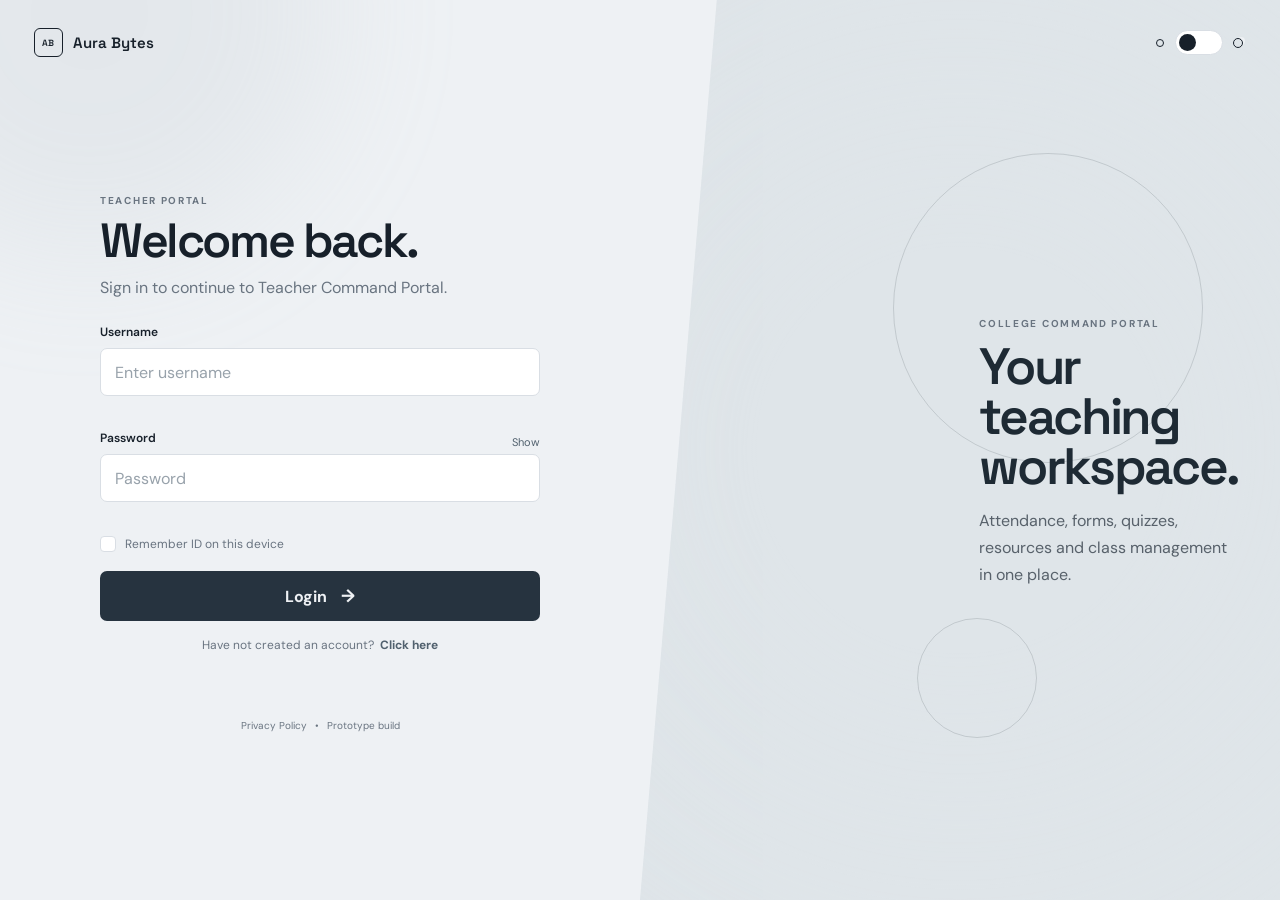
==== temp_signinup/index1.html @ 7ca5d051 "Add project files" ====
<!DOCTYPE html>
<html lang="en">
<head>
  <meta charset="UTF-8" />
  <meta name="viewport" content="width=device-width, initial-scale=1.0" />
  <meta name="theme-color" content="#f4f6f8" />
  <title>Aura Bytes Command Portal</title>
  <link rel="preconnect" href="https://fonts.googleapis.com">
  <link rel="preconnect" href="https://fonts.gstatic.com" crossorigin>
  <link href="https://fonts.googleapis.com/css2?family=DM+Sans:wght@400;500;600;700&family=Space+Grotesk:wght@500;600;700&display=swap" rel="stylesheet">
  <link rel="stylesheet" href="style.css" />
</head>
<body>
  <main class="app-shell" id="appShell">
    <!-- Dashboard exists underneath the login scene so the plane transition has somewhere real to land. -->
    <section class="dashboard" id="dashboard" aria-hidden="true">
      <header class="dash-header">
        <div>
          <span class="eyebrow">AURA BYTES</span>
          <h1>Command Portal</h1>
        </div>
        <button class="dash-logout" id="dashboardLogout">Sign out</button>
      </header>

      <div class="dash-grid">
        <article class="dash-card dash-card-wide">
          <span class="card-label">OVERVIEW</span>
          <h2>Academic workspace</h2>
          <p>The real student or faculty dashboard will replace this preview after backend integration.</p>
        </article>
        <article class="dash-card">
          <span class="card-label">TODAY</span>
          <strong>Timetable</strong>
          <p>Classes, batches and current sessions.</p>
        </article>
        <article class="dash-card">
          <span class="card-label">ATTENDANCE</span>
          <strong>Class record</strong>
          <p>Attendance information will appear here.</p>
        </article>
        <article class="dash-card">
          <span class="card-label">RESOURCES</span>
          <strong>Study hub</strong>
          <p>Syllabus, IMPs, papers, notes and labs.</p>
        </article>
      </div>
    </section>

    <section class="login-scene" id="loginScene">
      <div class="ambient ambient-one"></div>
      <div class="ambient ambient-two"></div>

      <div class="brand-corner">
        <span class="brand-mark">AB</span>
        <span>Aura Bytes</span>
      </div>

      <button class="theme-toggle" id="themeToggle" type="button" aria-label="Switch between day and night mode" aria-pressed="false">
        <span class="theme-icon sun" aria-hidden="true"></span>
        <span class="theme-track"><span class="theme-knob"></span></span>
        <span class="theme-icon moon" aria-hidden="true"></span>
      </button>

      <!-- The moving panel is a separate visual layer. -->
      <div class="motion-panel" id="motionPanel">
        <div class="panel-lines" aria-hidden="true"></div>
        <div class="orb orb-a" aria-hidden="true"></div>
        <div class="orb orb-b" aria-hidden="true"></div>

        <div class="motion-copy">
          <span class="eyebrow">COLLEGE COMMAND PORTAL</span>
          <h2 id="panelTitle">Your academic workspace.</h2>
          <p id="panelText">One place for the everyday tools around your college life.</p>
        </div>
      </div>

      <div class="form-layer">
        <div class="form-panel" id="formPanel">
          <div class="form-heading">
            <span class="eyebrow" id="formEyebrow">TEACHER PORTAL</span>
            <h1 id="formTitle">Welcome back.</h1>
            <p id="formSubtitle">Sign in to continue to Teacher Command Portal.</p>
          </div>

          <form id="authForm" novalidate>
            <!-- COLLEGE (Create Mode) -->
            <div class="field create-field">
              <label for="college">College Name <small class="req">REQUIRED</small></label>
              <select id="college" name="college" class="select-input">
                <option value="" disabled selected>Select your college</option>
                <option value="college1">R.C. Technical Institute</option>
              </select>
              <span class="field-error" id="collegeError"></span>
            </div>

            <!-- DEPARTMENT (Create Mode) -->
            <div class="field create-field">
              <label for="department">Department <small class="req">REQUIRED</small></label>
              <select id="department" name="department" class="select-input">
                <option value="" disabled selected>Select department</option>
                <option value="computer">Computer Engineering</option>
                <option value="it">Information Technology</option>
                <option value="mechanical">Mechanical Engineering</option>
                <option value="civil">Civil Engineering</option>
                <option value="electrical">Electrical Engineering</option>
              </select>
              <span class="field-error" id="departmentError"></span>
            </div>

            <!-- FULL NAME (Create Mode) -->
            <div class="field create-field">
              <label for="name">Full Name <small class="req">REQUIRED</small></label>
              <input id="name" name="name" type="text" autocomplete="name" placeholder="Enter your full name" />
              <span class="field-error" id="nameError"></span>
            </div>

            <!-- USERNAME / ID -->
            <div class="field">
              <label for="userId" id="idLabel">Username</label>
              <input id="userId" name="userId" type="text" inputmode="text" autocomplete="username"
                     placeholder="Enter username" maxlength="32" required />
              <span class="field-error" id="idError"></span>
            </div>

            <!-- PASSWORD -->
            <div class="field">
              <div class="label-row">
                <label for="password" id="passwordLabel">Password</label>
                <button type="button" class="text-button" id="passwordToggle">Show</button>
              </div>
              <input id="password" name="password" type="password" autocomplete="current-password"
                     placeholder="Password" maxlength="72" required />
              <span class="field-error" id="passwordError"></span>
            </div>

            <!-- CONFIRM PASSWORD (Create Mode) -->
            <div class="field create-field">
              <div class="label-row">
                <label for="confirmPassword">Confirm Password <small class="req">REQUIRED</small></label>
                <button type="button" class="text-button" id="confirmPasswordToggle">Show</button>
              </div>
              <input id="confirmPassword" name="confirmPassword" type="password" autocomplete="new-password"
                     placeholder="Confirm your password" maxlength="72" />
              <span class="field-error" id="confirmPasswordError"></span>
            </div>

            <!-- CLASS COORDINATOR (Create Mode) -->
            <div class="field create-field coordinator-field" id="coordinatorContainer">
              <label class="coordinator-option" id="coordinatorLabel">
                <input type="checkbox" id="isCoordinator" />
                <span class="checkmark" aria-hidden="true"></span>
                <span>
                  <strong>Are you a Class Coordinator?</strong>
                  <small class="coordinator-note">Select this if you manage a class</small>
                </span>
              </label>
            </div>

            <!-- BATCH YEAR (Create Mode, conditional) -->
            <div id="batchYearContainer" class="field create-field conditional-field" style="display: none;">
              <div class="batch-years">
                <div>
                  <label for="batchStartYear">Starting Year <small class="req">REQUIRED</small></label>
                  <select id="batchStartYear" class="select-input">
                    <option value="" disabled selected>Select year</option>
                  </select>
                </div>
                <div>
                  <label for="batchEndYear">Next Year</label>
                  <input type="text" id="batchEndYear" placeholder="Auto-filled" readonly />
                </div>
              </div>
              <span class="field-error" id="batchYearError"></span>
            </div>

            <!-- REMEMBER ME -->
            <label class="remember">
              <input id="remember" name="remember" type="checkbox" />
              <span class="checkmark" aria-hidden="true"></span>
              <span>Remember ID on this device</span>
            </label>

            <button class="primary-button" id="submitButton" type="submit">
              <span id="submitText">Login</span>
              <span class="button-arrow" aria-hidden="true">→</span>
            </button>

            <p class="auth-switch">
              <span id="switchPrompt">Have not created an account?</span>
              <button type="button" class="link-button" id="switchMode">Click here</button>
            </p>
          </form>

          <p class="status-message" id="statusMessage" role="status" aria-live="polite"></p>

          <footer class="minimal-footer">
            <a href="#" id="privacyLink">Privacy Policy</a>
            <span>•</span>
            <span>Prototype build</span>
          </footer>
        </div>
      </div>

      <div class="plane" id="paperPlane" aria-hidden="true">
        <svg viewBox="0 0 320 220" role="presentation">
          <path class="plane-shadow" d="M27 190 294 35 181 206 137 135Z"></path>
          <path class="plane-body" d="M27 190 294 35 181 206 137 135Z"></path>
          <path class="plane-fold" d="M27 190 137 135 294 35 181 206Z"></path>
          <path class="plane-detail" d="M137 135 181 206 167 126Z"></path>
        </svg>
      </div>

      <div class="toast" id="toast" role="status" aria-live="polite"></div>
    </section>
  </main>

  <script src="script.js"></script>
</body>
</html>
---- temp_signinup/style.css ----
:root {
  --bg: #eef1f4;
  --surface: rgba(255,255,255,.84);
  --surface-solid: #ffffff;
  --ink: #17202a;
  --muted: #697480;
  --line: #d9dee4;
  --accent: #26333f;
  --accent-2: #51616e;
  --panel: #dfe5e9;
  --panel-ink: #1e2a34;
  --success: #2d624a;
  --danger: #9b4040;
  --shadow: 0 28px 80px rgba(24,35,45,.13);
  --ease: cubic-bezier(.22,.75,.2,1);
}

body.night {
  --bg: #0f1419;
  --surface: rgba(24,31,38,.9);
  --surface-solid: #171e25;
  --ink: #bec6ce;
  --muted: #9aa6b1;
  --line: #303b45;
  --accent: #edf1f4;
  --accent-2: #b4c0c9;
  --panel: #19232c;
  --panel-ink: #f1f4f6;
  --success: #7bc29f;
  --danger: #e08b8b;
  --shadow: 0 30px 90px rgba(0,0,0,.38);
}

* { box-sizing: border-box; }

html, body { min-height: 100%; }

body {
  margin: 0;
  font-family: "DM Sans", system-ui, sans-serif;
  background: var(--bg);
  color: var(--ink);
  transition: background .55s var(--ease), color .55s var(--ease);
}

button, input { font: inherit; }

button { color: inherit; }

.app-shell {
  min-height: 100svh;
  position: relative;
  overflow: hidden;
  background: var(--bg);
}

/* ---------------- Dashboard beneath the login scene ---------------- */

.dashboard {
  position: absolute;
  inset: 0;
  padding: clamp(24px, 5vw, 72px);
  opacity: 0;
  transform: scale(1.015);
  pointer-events: none;
  transition: opacity .55s ease, transform .8s var(--ease);
  background:
    linear-gradient(var(--line) 1px, transparent 1px),
    linear-gradient(90deg, var(--line) 1px, transparent 1px),
    var(--bg);
  background-size: 44px 44px;
}

.dashboard.visible {
  opacity: 1;
  transform: scale(1);
  pointer-events: auto;
}

.dash-header {
  display: flex;
  align-items: center;
  justify-content: space-between;
  gap: 24px;
  max-width: 1180px;
  margin: 0 auto 36px;
}

.dash-header h1 {
  margin: 4px 0 0;
  font: 600 clamp(28px, 4vw, 48px)/1.05 "Space Grotesk", sans-serif;
  letter-spacing: -.04em;
}

.dash-logout {
  border: 1px solid var(--line);
  background: var(--surface-solid);
  padding: 10px 15px;
  border-radius: 7px;
  cursor: pointer;
}

.dash-grid {
  max-width: 1180px;
  margin: auto;
  display: grid;
  grid-template-columns: repeat(3, 1fr);
  gap: 14px;
}

.dash-card {
  min-height: 180px;
  padding: 24px;
  border: 1px solid var(--line);
  background: var(--surface-solid);
  border-radius: 10px;
  box-shadow: 0 10px 35px rgba(20,30,40,.05);
}

.dash-card-wide { grid-column: span 3; min-height: 220px; }

.dash-card h2 {
  font: 600 34px/1.05 "Space Grotesk", sans-serif;
  margin: 12px 0;
}

.dash-card strong {
  display: block;
  margin: 12px 0 8px;
  font: 600 21px "Space Grotesk", sans-serif;
}

.dash-card p { color: var(--muted); line-height: 1.6; max-width: 620px; }

.card-label, .eyebrow {
  display: inline-block;
  font-size: 10px;
  font-weight: 700;
  letter-spacing: .17em;
  color: var(--muted);
}

/* ---------------- Login scene ---------------- */

.login-scene {
  position: absolute;
  inset: 0;
  z-index: 5;
  overflow: hidden;
  background:
    radial-gradient(circle at 10% 12%, rgba(101, 93, 93, 0), transparent 28%),
    var(--bg);
  transition: transform .9s var(--ease), opacity .55s ease;
}

.login-scene.completed {
  opacity: 0;
  transform: scale(.94);
  pointer-events: none;
}

.brand-corner {
  position: absolute;
  top: 28px;
  left: 34px;
  z-index: 20;
  display: flex;
  align-items: center;
  gap: 10px;
  font: 600 15px "Space Grotesk", sans-serif;
}

.brand-mark {
  width: 29px;
  height: 29px;
  display: grid;
  place-items: center;
  border: 1px solid currentColor;
  border-radius: 6px;
  font-size: 9px;
  letter-spacing: .04em;
}

.theme-toggle {
  position: absolute;
  top: 25px;
  right: 30px;
  z-index: 30;
  border: 0;
  background: transparent;
  display: flex;
  align-items: center;
  gap: 8px;
  cursor: pointer;
  padding: 5px;
}

.theme-track {
  width: 48px;
  height: 25px;
  padding: 3px;
  border: 1px solid var(--line);
  border-radius: 14px;
  background: var(--surface-solid);
  transition: background .35s ease, border .35s ease;
}

.theme-knob {
  display: block;
  width: 17px;
  height: 17px;
  border-radius: 50%;
  background: var(--ink);
  transform: translateX(0);
  transition: transform .45s var(--ease), background .35s ease;
}

body.night .theme-knob { transform: translateX(21px); }

.theme-icon {
  width: 14px;
  height: 14px;
  position: relative;
  display: block;
}

.theme-icon.sun::before {
  content: "";
  position: absolute;
  inset: 3px;
  border: 1.5px solid var(--ink);
  border-radius: 50%;
}

.theme-icon.moon::before {
  content: "";
  position: absolute;
  inset: 2px;
  border: 1.5px solid var(--ink);
  border-radius: 50%;
  box-shadow: 3px -2px 0 -1px var(--bg);
}

.motion-panel {
  position: absolute;
  inset: 0 0 0 50%;
  overflow: hidden;
  background: var(--panel);
  color: var(--panel-ink);
  clip-path: polygon(12% 0, 100% 0, 100% 100%, 0 100%);
  transition: inset .95s var(--ease), clip-path .95s var(--ease), background .55s ease;
  z-index: 2;
}

.login-scene.create-mode .motion-panel {
  inset: 0 50% 0 0;
  clip-path: polygon(0 0, 88% 0, 100% 100%, 0 100%);
}

.panel-lines {
  position: absolute;
  inset: -40%;
  opacity: .4;
  background:
    linear-gradient(90deg, transparent 49.7%, currentColor 50%, transparent 50.3%),
    linear-gradient(0deg, transparent 49.7%, currentColor 50%, transparent 50.3%);
  background-size: 62px 62px;
  transform: rotate(-18deg);
  animation: grid-drift 22s linear infinite;
}

.panel-lines::after {
  content: "";
  position: absolute;
  inset: 0;
  background: radial-gradient(circle at center, transparent 0 20%, var(--panel) 68%);
}

@keyframes grid-drift {
  to { transform: rotate(-18deg) translate3d(62px, 62px, 0); }
}

.ambient {
  position: absolute;
  width: 38vw;
  height: 38vw;
  border-radius: 50%;
  filter: blur(70px);
  opacity: .16;
  pointer-events: none;
}

.ambient-one { left: -12vw; top: -18vw; background: #aeb9c2; }
.ambient-two { right: -12vw; bottom: -20vw; background: #6f7e89; }

.orb {
  position: absolute;
  border: 1px solid currentColor;
  border-radius: 50%;
  opacity: .15;
}

.orb-a {
  width: 310px;
  height: 310px;
  right: 12%;
  top: 17%;
  animation: orbit-a 14s ease-in-out infinite alternate;
}

.orb-b {
  width: 120px;
  height: 120px;
  right: 38%;
  bottom: 18%;
  animation: orbit-b 9s ease-in-out infinite alternate;
}

@keyframes orbit-a {
  to { transform: translate(-35px, 25px) scale(1.08); }
}
@keyframes orbit-b {
  to { transform: translate(20px, -25px) scale(.82); }
}

.motion-copy {
  position: absolute;
  width: min(390px, 40%);
  right: 7%;
  top: 50%;
  transform: translateY(-50%);
  transition: right .95s var(--ease), left .95s var(--ease), opacity .35s ease;
}

.login-scene.create-mode .motion-copy {
  right: auto;
  left: 7%;
}

.motion-copy h2 {
  margin: 10px 0 14px;
  max-width: 370px;
  font: 600 clamp(30px, 4vw, 54px)/.98 "Space Grotesk", sans-serif;
  letter-spacing: -.045em;
}

.motion-copy p {
  margin: 0;
  max-width: 350px;
  line-height: 1.7;
  color: color-mix(in srgb, var(--panel-ink) 70%, transparent);
}

/* ---------------- Form ---------------- */

.form-layer {
  position: absolute;
  inset: 0 50% 0 0;
  z-index: 4;
  display: flex;
  justify-content: center;
  align-items: flex-start;
  padding: 60px 7vw 40px;
  pointer-events: none;
  transition: inset .95s var(--ease);
  overflow-y: auto;
}

.login-scene.create-mode .form-layer {
  inset: 0 0 0 50%;
}

.form-panel {
  width: min(440px, 100%);
  margin: auto 0;
  pointer-events: auto;
  transition: transform .8s var(--ease), opacity .4s ease;
}

.form-heading h1 {
  margin: 8px 0 10px;
  font: 600 clamp(34px, 4vw, 48px)/1 "Space Grotesk", sans-serif;
  letter-spacing: -.05em;
}

.form-heading p {
  margin: 0 0 24px;
  color: var(--muted);
  line-height: 1.6;
}

.role-switch {
  display: grid;
  grid-template-columns: 1fr 1fr;
  margin-bottom: 20px;
  border: 1px solid var(--line);
  border-radius: 7px;
  overflow: hidden;
  background: var(--surface-solid);
}

.role-option {
  border: 0;
  background: transparent;
  padding: 10px;
  cursor: pointer;
  color: var(--muted);
  transition: background .25s ease, color .25s ease;
}

.role-option + .role-option { border-left: 1px solid var(--line); }

.role-option.active {
  background: var(--accent);
  color: var(--bg);
}

.field { margin-bottom: 17px; }

.field label, .label-row label {
  display: block;
  margin-bottom: 8px;
  font-size: 12px;
  font-weight: 600;
}

.label-row {
  display: flex;
  justify-content: space-between;
  align-items: center;
}

.field input {
  width: 100%;
  height: 48px;
  border: 1px solid var(--line);
  border-radius: 7px;
  outline: none;
  padding: 0 14px;
  background: var(--surface-solid);
  color: var(--ink);
  transition: border .2s ease, box-shadow .2s ease, background .35s ease;
}

.field input::placeholder { color: #98a2ab; }

.field input:focus {
  border-color: var(--accent-2);
  box-shadow: 0 0 0 3px color-mix(in srgb, var(--accent-2) 13%, transparent);
}

.login-scene:not(.create-mode) .create-field {
  display: none !important;
}

small.req {
  color: var(--danger);
  font-size: 9px;
  font-weight: 700;
  letter-spacing: .06em;
  margin-left: 5px;
}

.field select {
  width: 100%;
  height: 48px;
  border: 1px solid var(--line);
  border-radius: 7px;
  outline: none;
  padding: 0 38px 0 14px;
  background-color: var(--surface-solid);
  background-image:
    linear-gradient(45deg, transparent 50%, var(--muted) 50%),
    linear-gradient(135deg, var(--muted) 50%, transparent 50%);
  background-position:
    calc(100% - 18px) 20px,
    calc(100% - 13px) 20px;
  background-size: 5px 5px;
  background-repeat: no-repeat;
  color: var(--ink);
  font: inherit;
  transition: border .2s ease, box-shadow .2s ease, background-color .35s ease;
  appearance: none;
  cursor: pointer;
}

.field select:invalid,
.field select option[disabled] {
  color: #98a2ab;
}

.field select option {
  background: var(--surface-solid);
  color: var(--ink);
}

.field select:focus {
  border-color: var(--accent-2);
  box-shadow: 0 0 0 3px color-mix(in srgb, var(--accent-2) 13%, transparent);
}

.field select.invalid {
  border-color: var(--danger);
}

.coordinator-option {
  display: flex;
  align-items: center;
  gap: 12px;
  padding: 12px 14px;
  border: 1px solid var(--line);
  border-radius: 7px;
  background: var(--surface-solid);
  cursor: pointer;
  transition: border-color .2s ease, background-color .2s ease, box-shadow .2s ease;
  font-size: 13px;
  user-select: none;
}

.coordinator-option:hover {
  border-color: var(--accent-2);
}

.coordinator-option.selected {
  border-color: var(--accent);
  background: color-mix(in srgb, var(--accent) 8%, var(--surface-solid));
  box-shadow: 0 0 0 3px color-mix(in srgb, var(--accent) 10%, transparent);
}

.coordinator-option input[type="checkbox"] {
  position: absolute;
  opacity: 0;
  pointer-events: none;
}

.coordinator-option .checkmark {
  width: 18px;
  height: 18px;
  border: 1px solid var(--line);
  border-radius: 4px;
  display: inline-block;
  background: var(--surface-solid);
  position: relative;
  flex-shrink: 0;
}

.coordinator-option input[type="checkbox"]:checked + .checkmark {
  background: var(--accent);
  border-color: var(--accent);
}

.coordinator-option input[type="checkbox"]:checked + .checkmark::after {
  content: "";
  position: absolute;
  width: 6px;
  height: 3px;
  border-left: 1.5px solid var(--bg);
  border-bottom: 1.5px solid var(--bg);
  transform: rotate(-45deg);
  left: 5px;
  top: 5px;
}

.coordinator-note {
  display: block;
  margin-top: 2px;
  color: var(--muted);
  font-size: 11px;
  font-weight: normal;
}

.batch-years {
  display: grid;
  grid-template-columns: 1fr 1fr;
  gap: 12px;
}

.batch-years input[readonly] {
  background: color-mix(in srgb, var(--bg) 60%, var(--surface-solid));
  color: var(--muted);
  cursor: default;
}

.field-error {
  display: block;
  min-height: 17px;
  padding-top: 5px;
  color: var(--danger);
  font-size: 11px;
}

.text-button, .link-button {
  border: 0;
  background: transparent;
  padding: 0;
  cursor: pointer;
  color: var(--accent-2);
}

.text-button { font-size: 11px; }

.remember {
  display: flex;
  align-items: center;
  gap: 9px;
  width: fit-content;
  margin: 2px 0 19px;
  font-size: 12px;
  color: var(--muted);
  cursor: pointer;
}

.remember input {
  position: absolute;
  opacity: 0;
  pointer-events: none;
}

.checkmark {
  width: 16px;
  height: 16px;
  border: 1px solid var(--line);
  border-radius: 4px;
  display: inline-block;
  background: var(--surface-solid);
  position: relative;
}

.remember input:checked + .checkmark {
  background: var(--accent);
  border-color: var(--accent);
}

.remember input:checked + .checkmark::after {
  content: "";
  position: absolute;
  width: 6px;
  height: 3px;
  border-left: 1.5px solid var(--bg);
  border-bottom: 1.5px solid var(--bg);
  transform: rotate(-45deg);
  left: 4px;
  top: 4px;
}

.primary-button {
  width: 100%;
  height: 50px;
  border: 0;
  border-radius: 7px;
  background: var(--accent);
  color: var(--bg);
  display: flex;
  align-items: center;
  justify-content: center;
  gap: 14px;
  cursor: pointer;
  font-weight: 700;
  transition: transform .2s ease, opacity .2s ease;
}

.primary-button:hover { transform: translateY(-1px); }
.primary-button:active { transform: translateY(0); }
.primary-button:disabled { opacity: .65; cursor: wait; }

.button-arrow {
  font-size: 18px;
  transition: transform .2s ease;
}

.primary-button:hover .button-arrow { transform: translateX(4px); }

.auth-switch {
  margin: 16px 0 0;
  text-align: center;
  font-size: 12px;
  color: var(--muted);
}

.link-button { font-weight: 700; margin-left: 3px; }

.status-message {
  min-height: 18px;
  margin: 13px 0 0;
  text-align: center;
  font-size: 12px;
  color: var(--success);
}

.minimal-footer {
  margin-top: 35px;
  display: flex;
  justify-content: center;
  align-items: center;
  gap: 8px;
  color: var(--muted);
  font-size: 10px;
}

.minimal-footer a {
  color: inherit;
  text-decoration: none;
}

.minimal-footer a:hover { text-decoration: underline; }

/* ---------------- Paper plane login transition ---------------- */

.plane {
  position: absolute;
  width: min(280px, 55vw);
  left: 50%;
  top: 50%;
  z-index: 100;
  opacity: 0;
  pointer-events: none;
  transform: translate(-50%, -50%) scale(.15) rotate(-8deg);
}

.plane svg {
  width: 100%;
  height: auto;
  overflow: visible;
  filter: drop-shadow(0 20px 20px rgba(10,20,30,.18));
}

.plane-body { fill: var(--surface-solid); stroke: var(--ink); stroke-width: 2; }
.plane-fold { fill: #c8d0d6; stroke: var(--ink); stroke-width: 2; }
.plane-detail { fill: var(--panel); stroke: var(--ink); stroke-width: 2; }
.plane-shadow { fill: none; stroke: rgba(0,0,0,.08); stroke-width: 9; }

.login-scene.fly-away .form-panel {
  opacity: 0;
  transform: scale(.92);
}

.login-scene.fly-away .plane {
  animation: plane-launch 1.25s cubic-bezier(.15,.65,.1,1) forwards;
}

@keyframes plane-launch {
  0% {
    opacity: 0;
    transform: translate(-50%, -50%) scale(.15) rotate(-8deg);
  }
  14% {
    opacity: 1;
    transform: translate(-50%, -50%) scale(.48) rotate(-2deg);
  }
  38% {
    opacity: 1;
    transform: translate(-20%, -55%) scale(.75) rotate(4deg);
  }
  100% {
    opacity: 1;
    transform: translate(150vw, -80vh) scale(.92) rotate(16deg);
  }
}

.toast {
  position: absolute;
  left: 50%;
  bottom: 28px;
  z-index: 120;
  transform: translate(-50%, 20px);
  opacity: 0;
  padding: 10px 14px;
  border: 1px solid var(--line);
  border-radius: 7px;
  background: var(--surface-solid);
  box-shadow: var(--shadow);
  font-size: 12px;
  transition: opacity .25s ease, transform .25s ease;
  pointer-events: none;
}

.toast.show {
  opacity: 1;
  transform: translate(-50%, 0);
}

/* ---------------- Responsive ---------------- */

@media (max-width: 820px) {
  .brand-corner { left: 20px; top: 20px; }
  .theme-toggle { right: 18px; top: 18px; }

  .motion-panel {
    inset: auto 0 0 0;
    height: 34%;
    clip-path: polygon(0 17%, 100% 0, 100% 100%, 0 100%);
  }

  .login-scene.create-mode .motion-panel {
    inset: auto 0 0 0;
    height: 34%;
    clip-path: polygon(0 0, 100% 17%, 100% 100%, 0 100%);
  }

  .form-layer,
  .login-scene.create-mode .form-layer {
    inset: 0;
    padding: 80px 22px 31%;
    align-items: center;
  }

  .motion-copy,
  .login-scene.create-mode .motion-copy {
    width: auto;
    max-width: 560px;
    left: 22px;
    right: 22px;
    top: auto;
    bottom: 28px;
    transform: none;
  }

  .motion-copy h2 {
    font-size: clamp(24px, 6vw, 38px);
    margin: 5px 0;
  }

  .motion-copy p { display: none; }

  .ambient { display: none; }

  .dash-grid { grid-template-columns: 1fr; }
  .dash-card-wide { grid-column: span 1; }

  .login-scene.fly-away .plane {
    animation-name: plane-launch-mobile;
  }

  @keyframes plane-launch-mobile {
    0% { opacity: 0; transform: translate(-50%, -50%) scale(.15) rotate(-8deg); }
    18% { opacity: 1; transform: translate(-50%, -50%) scale(.42) rotate(-2deg); }
    100% { opacity: 1; transform: translate(110vw, -80vh) scale(.72) rotate(16deg); }
  }
}

@media (max-width: 520px) {
  .form-heading h1 { font-size: 36px; }
  .role-switch { margin-bottom: 15px; }
  .field { margin-bottom: 12px; }
  .minimal-footer { margin-top: 24px; }
}

@media (prefers-reduced-motion: reduce) {
  *, *::before, *::after {
    animation-duration: .01ms !important;
    animation-iteration-count: 1 !important;
    transition-duration: .01ms !important;
    scroll-behavior: auto !important;
  }
}
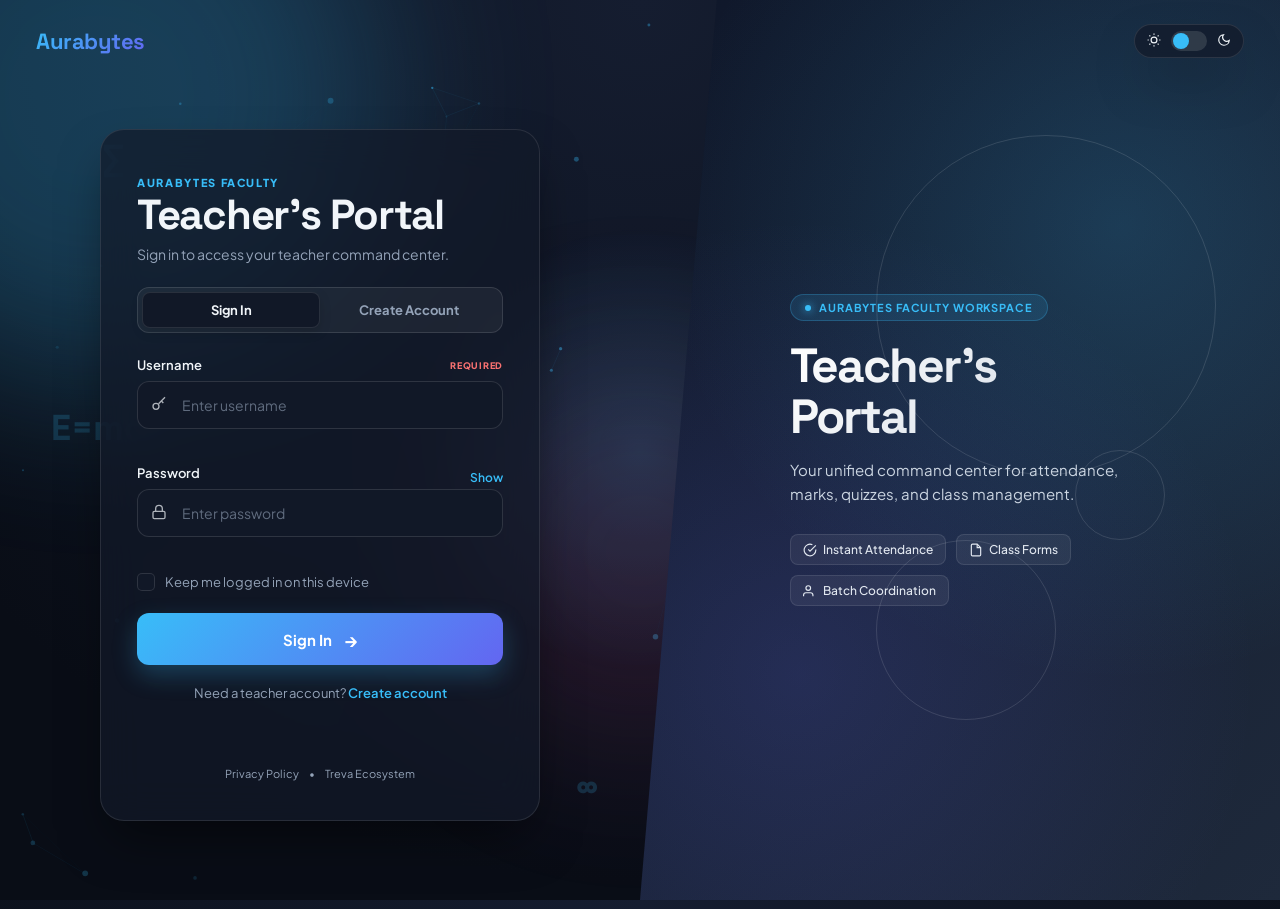
==== commit 84ab600d: "Updated project" ====
--- a/temp_signinup/index1.html
+++ b/temp_signinup/index1.html
@@ -3,122 +3,195 @@
 <head>
   <meta charset="UTF-8" />
   <meta name="viewport" content="width=device-width, initial-scale=1.0" />
-  <meta name="theme-color" content="#f4f6f8" />
-  <title>Aura Bytes Command Portal</title>
+  <meta name="theme-color" content="#0f172a" />
+  <title>Teacher Command Portal | Aura Bytes</title>
   <link rel="preconnect" href="https://fonts.googleapis.com">
   <link rel="preconnect" href="https://fonts.gstatic.com" crossorigin>
-  <link href="https://fonts.googleapis.com/css2?family=DM+Sans:wght@400;500;600;700&family=Space+Grotesk:wght@500;600;700&display=swap" rel="stylesheet">
+  <link href="https://fonts.googleapis.com/css2?family=Plus+Jakarta+Sans:wght@400;500;600;700;800&family=Space+Grotesk:wght@500;600;700&display=swap" rel="stylesheet">
   <link rel="stylesheet" href="style.css" />
 </head>
 <body>
+  <!-- Interactive Canvas Background -->
+  <canvas id="bgCanvas" class="bg-canvas"></canvas>
+  <div id="cursorGlow" class="cursor-glow"></div>
+
   <main class="app-shell" id="appShell">
-    <!-- Dashboard exists underneath the login scene so the plane transition has somewhere real to land. -->
+    <!-- Dashboard Landing View -->
     <section class="dashboard" id="dashboard" aria-hidden="true">
       <header class="dash-header">
-        <div>
-          <span class="eyebrow">AURA BYTES</span>
-          <h1>Command Portal</h1>
+        <div class="dash-brand">
+          <div>
+            <span class="eyebrow">AURABYTES</span>
+            <h1>Teacher's Portal</h1>
+          </div>
         </div>
-        <button class="dash-logout" id="dashboardLogout">Sign out</button>
+        <button class="dash-logout" id="dashboardLogout">
+          <span>Sign Out</span>
+          <svg width="16" height="16" viewBox="0 0 24 24" fill="none" stroke="currentColor" stroke-width="2"><path d="M9 21H5a2 2 0 0 1-2-2V5a2 2 0 0 1 2-2h4"></path><polyline points="16 17 21 12 16 7"></polyline><line x1="21" y1="12" x2="9" y2="12"></line></svg>
+        </button>
       </header>
 
       <div class="dash-grid">
         <article class="dash-card dash-card-wide">
-          <span class="card-label">OVERVIEW</span>
-          <h2>Academic workspace</h2>
-          <p>The real student or faculty dashboard will replace this preview after backend integration.</p>
+          <span class="card-label">ACADEMIC OVERVIEW</span>
+          <h2>Welcome to your Teaching Command Center</h2>
+          <p>Manage student attendance, course syllabus, class performance analytics, and batch forms seamlessly.</p>
         </article>
         <article class="dash-card">
+          <div class="card-icon">
+            <svg width="22" height="22" viewBox="0 0 24 24" fill="none" stroke="currentColor" stroke-width="2"><rect x="3" y="4" width="18" height="18" rx="2" ry="2"/><line x1="16" y1="2" x2="16" y2="6"/><line x1="8" y1="2" x2="8" y2="6"/><line x1="3" y1="10" x2="21" y2="10"/></svg>
+          </div>
           <span class="card-label">TODAY</span>
-          <strong>Timetable</strong>
-          <p>Classes, batches and current sessions.</p>
+          <strong>Class Timetable</strong>
+          <p>Scheduled lectures, batch labs, and upcoming sessions.</p>
         </article>
         <article class="dash-card">
+          <div class="card-icon">
+            <svg width="22" height="22" viewBox="0 0 24 24" fill="none" stroke="currentColor" stroke-width="2"><path d="M16 4h2a2 2 0 0 1 2 2v14a2 2 0 0 1-2 2H6a2 2 0 0 1-2-2V6a2 2 0 0 1 2-2h2"/><rect x="8" y="2" width="8" height="4" rx="1" ry="1"/></svg>
+          </div>
           <span class="card-label">ATTENDANCE</span>
-          <strong>Class record</strong>
-          <p>Attendance information will appear here.</p>
+          <strong>Class Records</strong>
+          <p>Mark, track, and generate automated attendance sheets.</p>
         </article>
         <article class="dash-card">
+          <div class="card-icon">
+            <svg width="22" height="22" viewBox="0 0 24 24" fill="none" stroke="currentColor" stroke-width="2"><path d="M4 19.5A2.5 2.5 0 0 1 6.5 17H20"/><path d="M6.5 2H20v20H6.5A2.5 2.5 0 0 1 4 19.5v-15A2.5 2.5 0 0 1 6.5 2z"/></svg>
+          </div>
           <span class="card-label">RESOURCES</span>
-          <strong>Study hub</strong>
-          <p>Syllabus, IMPs, papers, notes and labs.</p>
+          <strong>Academic Hub</strong>
+          <p>Upload lecture notes, assignment papers, and IMP materials.</p>
         </article>
       </div>
     </section>
 
+    <!-- Main_Page Interactive Login Scene -->
     <section class="login-scene" id="loginScene">
       <div class="ambient ambient-one"></div>
       <div class="ambient ambient-two"></div>
-
-      <div class="brand-corner">
-        <span class="brand-mark">AB</span>
-        <span>Aura Bytes</span>
-      </div>
-
-      <button class="theme-toggle" id="themeToggle" type="button" aria-label="Switch between day and night mode" aria-pressed="false">
-        <span class="theme-icon sun" aria-hidden="true"></span>
-        <span class="theme-track"><span class="theme-knob"></span></span>
-        <span class="theme-icon moon" aria-hidden="true"></span>
-      </button>
-
-      <!-- The moving panel is a separate visual layer. -->
+      <div class="ambient ambient-three"></div>
+
+      <!-- Floating Academic Symbols in Parallax -->
+      <div class="math-floating" aria-hidden="true">
+        <span class="math-item" style="top: 15%; left: 8%; animation-delay: 0s;">∑</span>
+        <span class="math-item" style="top: 70%; left: 12%; animation-delay: 2s;">π</span>
+        <span class="math-item" style="top: 25%; left: 85%; animation-delay: 1s;">ƒ(x)</span>
+        <span class="math-item" style="top: 78%; left: 88%; animation-delay: 3s;">∫</span>
+        <span class="math-item" style="top: 45%; left: 4%; animation-delay: 1.5s;">E=mc²</span>
+        <span class="math-item" style="top: 85%; left: 45%; animation-delay: 2.5s;">∞</span>
+      </div>
+
+      <header class="top-nav">
+        <div class="brand-corner">
+          <span class="brand-name">Aurabytes</span>
+        </div>
+
+        <button class="theme-toggle" id="themeToggle" type="button" aria-label="Switch theme" aria-pressed="false">
+          <span class="theme-icon sun" aria-hidden="true">
+            <svg width="14" height="14" viewBox="0 0 24 24" fill="none" stroke="currentColor" stroke-width="2"><circle cx="12" cy="12" r="5"/><line x1="12" y1="1" x2="12" y2="3"/><line x1="12" y1="21" x2="12" y2="23"/><line x1="4.22" y1="4.22" x2="5.64" y2="5.64"/><line x1="18.36" y1="18.36" x2="19.78" y2="19.78"/><line x1="1" y1="12" x2="3" y2="12"/><line x1="21" y1="12" x2="23" y2="12"/><line x1="4.22" y1="19.78" x2="5.64" y2="18.36"/><line x1="18.36" y1="5.64" x2="19.78" y2="4.22"/></svg>
+          </span>
+          <span class="theme-track"><span class="theme-knob"></span></span>
+          <span class="theme-icon moon" aria-hidden="true">
+            <svg width="14" height="14" viewBox="0 0 24 24" fill="none" stroke="currentColor" stroke-width="2"><path d="M21 12.79A9 9 0 1 1 11.21 3 7 7 0 0 0 21 12.79z"/></svg>
+          </span>
+        </button>
+      </header>
+
+      <!-- Motion Branding Panel -->
       <div class="motion-panel" id="motionPanel">
         <div class="panel-lines" aria-hidden="true"></div>
         <div class="orb orb-a" aria-hidden="true"></div>
         <div class="orb orb-b" aria-hidden="true"></div>
+        <div class="orb orb-c" aria-hidden="true"></div>
 
         <div class="motion-copy">
-          <span class="eyebrow">COLLEGE COMMAND PORTAL</span>
-          <h2 id="panelTitle">Your academic workspace.</h2>
-          <p id="panelText">One place for the everyday tools around your college life.</p>
+          <div class="badge-pill">
+            <span class="badge-dot"></span>
+            <span>AURABYTES FACULTY WORKSPACE</span>
+          </div>
+          <h2 id="panelTitle">Teacher's Portal</h2>
+          <p id="panelText">Your unified command center for attendance, marks, quizzes, and class management.</p>
+
+          <div class="feature-chips">
+            <span class="chip"><svg width="14" height="14" viewBox="0 0 24 24" fill="none" stroke="currentColor" stroke-width="2"><path d="M22 11.08V12a10 10 0 1 1-5.93-9.14"></path><polyline points="22 4 12 14.01 9 11.01"></polyline></svg> Instant Attendance</span>
+            <span class="chip"><svg width="14" height="14" viewBox="0 0 24 24" fill="none" stroke="currentColor" stroke-width="2"><path d="M14 2H6a2 2 0 0 0-2 2v16a2 2 0 0 0 2 2h12a2 2 0 0 0 2-2V8z"></path><polyline points="14 2 14 8 20 8"></polyline></svg> Class Forms</span>
+            <span class="chip"><svg width="14" height="14" viewBox="0 0 24 24" fill="none" stroke="currentColor" stroke-width="2"><path d="M17 21v-2a4 4 0 0 0-4-4H5a4 4 0 0 0-4 4v2"></path><circle cx="9" cy="7" r="4"></circle></svg> Batch Coordination</span>
+          </div>
         </div>
       </div>
 
+      <!-- Main_Page Form Layer -->
       <div class="form-layer">
         <div class="form-panel" id="formPanel">
           <div class="form-heading">
-            <span class="eyebrow" id="formEyebrow">TEACHER PORTAL</span>
-            <h1 id="formTitle">Welcome back.</h1>
-            <p id="formSubtitle">Sign in to continue to Teacher Command Portal.</p>
-          </div>
-
-          <form id="authForm" novalidate>
+            <span class="eyebrow" id="formEyebrow">AURABYTES FACULTY</span>
+            <h1 id="formTitle" class="big-portal-title">Teacher's Portal</h1>
+            <p id="formSubtitle">Sign in to access your teacher command center.</p>
+          </div>
+
+          <!-- Mode Switcher Tabs -->
+          <div class="mode-tabs" aria-label="Authentication Mode">
+            <button type="button" class="tab-btn active" id="loginTab">Sign In</button>
+            <button type="button" class="tab-btn" id="createTab">Create Account</button>
+            <span class="tab-indicator"></span>
+          </div>
+
+          <form id="authForm" novalidate autocomplete="on">
             <!-- COLLEGE (Create Mode) -->
             <div class="field create-field">
               <label for="college">College Name <small class="req">REQUIRED</small></label>
-              <select id="college" name="college" class="select-input">
-                <option value="" disabled selected>Select your college</option>
-                <option value="college1">R.C. Technical Institute</option>
-              </select>
+              <div class="input-wrapper">
+                <span class="input-icon">
+                  <svg width="16" height="16" viewBox="0 0 24 24" fill="none" stroke="currentColor" stroke-width="2"><path d="M3 21h18M3 7v14M21 7v14M6 21V11M10 21V11M14 21V11M18 21V11M12 3L2 7h20L12 3z"/></svg>
+                </span>
+                <select id="college" name="college" class="select-input">
+                  <option value="" disabled selected>Select your college</option>
+                  <option value="college1">R.C. Technical Institute</option>
+                </select>
+              </div>
               <span class="field-error" id="collegeError"></span>
             </div>
 
             <!-- DEPARTMENT (Create Mode) -->
             <div class="field create-field">
               <label for="department">Department <small class="req">REQUIRED</small></label>
-              <select id="department" name="department" class="select-input">
-                <option value="" disabled selected>Select department</option>
-                <option value="computer">Computer Engineering</option>
-                <option value="it">Information Technology</option>
-                <option value="mechanical">Mechanical Engineering</option>
-                <option value="civil">Civil Engineering</option>
-                <option value="electrical">Electrical Engineering</option>
-              </select>
+              <div class="input-wrapper">
+                <span class="input-icon">
+                  <svg width="16" height="16" viewBox="0 0 24 24" fill="none" stroke="currentColor" stroke-width="2"><rect x="2" y="3" width="20" height="14" rx="2" ry="2"/><line x1="8" y1="21" x2="16" y2="21"/><line x1="12" y1="17" x2="12" y2="21"/></svg>
+                </span>
+                <select id="department" name="department" class="select-input">
+                  <option value="" disabled selected>Select department</option>
+                  <option value="computer">Computer Engineering</option>
+                  <option value="it">Information Technology</option>
+                  <option value="mechanical">Mechanical Engineering</option>
+                  <option value="civil">Civil Engineering</option>
+                  <option value="electrical">Electrical Engineering</option>
+                </select>
+              </div>
               <span class="field-error" id="departmentError"></span>
             </div>
 
             <!-- FULL NAME (Create Mode) -->
             <div class="field create-field">
               <label for="name">Full Name <small class="req">REQUIRED</small></label>
-              <input id="name" name="name" type="text" autocomplete="name" placeholder="Enter your full name" />
+              <div class="input-wrapper">
+                <span class="input-icon">
+                  <svg width="16" height="16" viewBox="0 0 24 24" fill="none" stroke="currentColor" stroke-width="2"><path d="M20 21v-2a4 4 0 0 0-4-4H8a4 4 0 0 0-4 4v2"/><circle cx="12" cy="7" r="4"/></svg>
+                </span>
+                <input id="name" name="name" type="text" autocomplete="name" placeholder="Enter your full name" />
+              </div>
               <span class="field-error" id="nameError"></span>
             </div>
 
-            <!-- USERNAME / ID -->
+            <!-- USERNAME -->
             <div class="field">
-              <label for="userId" id="idLabel">Username</label>
-              <input id="userId" name="userId" type="text" inputmode="text" autocomplete="username"
-                     placeholder="Enter username" maxlength="32" required />
+              <label for="userId" id="idLabel">Username <small class="req login-hidden">REQUIRED</small></label>
+              <div class="input-wrapper">
+                <span class="input-icon">
+                  <svg width="16" height="16" viewBox="0 0 24 24" fill="none" stroke="currentColor" stroke-width="2"><circle cx="7.5" cy="15.5" r="4.5"/><path d="M21 2l-9.6 9.6"/><path d="M15.5 7.5l3 3"/></svg>
+                </span>
+                <input id="userId" name="userId" type="text" inputmode="text" autocomplete="username"
+                       placeholder="Enter username" maxlength="32" required />
+              </div>
               <span class="field-error" id="idError"></span>
             </div>
 
@@ -128,8 +201,13 @@
                 <label for="password" id="passwordLabel">Password</label>
                 <button type="button" class="text-button" id="passwordToggle">Show</button>
               </div>
-              <input id="password" name="password" type="password" autocomplete="current-password"
-                     placeholder="Password" maxlength="72" required />
+              <div class="input-wrapper">
+                <span class="input-icon">
+                  <svg width="16" height="16" viewBox="0 0 24 24" fill="none" stroke="currentColor" stroke-width="2"><rect x="3" y="11" width="18" height="11" rx="2" ry="2"/><path d="M7 11V7a5 5 0 0 1 10 0v4"/></svg>
+                </span>
+                <input id="password" name="password" type="password" autocomplete="current-password"
+                       placeholder="Enter password" maxlength="72" required />
+              </div>
               <span class="field-error" id="passwordError"></span>
             </div>
 
@@ -139,8 +217,13 @@
                 <label for="confirmPassword">Confirm Password <small class="req">REQUIRED</small></label>
                 <button type="button" class="text-button" id="confirmPasswordToggle">Show</button>
               </div>
-              <input id="confirmPassword" name="confirmPassword" type="password" autocomplete="new-password"
-                     placeholder="Confirm your password" maxlength="72" />
+              <div class="input-wrapper">
+                <span class="input-icon">
+                  <svg width="16" height="16" viewBox="0 0 24 24" fill="none" stroke="currentColor" stroke-width="2"><path d="M12 22s8-4 8-10V5l-8-3-8 3v7c0 6 8 10 8 10z"/></svg>
+                </span>
+                <input id="confirmPassword" name="confirmPassword" type="password" autocomplete="new-password"
+                       placeholder="Confirm your password" maxlength="72" />
+              </div>
               <span class="field-error" id="confirmPasswordError"></span>
             </div>
 
@@ -149,9 +232,9 @@
               <label class="coordinator-option" id="coordinatorLabel">
                 <input type="checkbox" id="isCoordinator" />
                 <span class="checkmark" aria-hidden="true"></span>
-                <span>
+                <span class="coordinator-text">
                   <strong>Are you a Class Coordinator?</strong>
-                  <small class="coordinator-note">Select this if you manage a class</small>
+                  <small class="coordinator-note">Select this if you manage a specific class batch</small>
                 </span>
               </label>
             </div>
@@ -161,33 +244,39 @@
               <div class="batch-years">
                 <div>
                   <label for="batchStartYear">Starting Year <small class="req">REQUIRED</small></label>
-                  <select id="batchStartYear" class="select-input">
-                    <option value="" disabled selected>Select year</option>
-                  </select>
+                  <div class="input-wrapper">
+                    <select id="batchStartYear" class="select-input">
+                      <option value="" disabled selected>Select year</option>
+                    </select>
+                  </div>
                 </div>
                 <div>
                   <label for="batchEndYear">Next Year</label>
-                  <input type="text" id="batchEndYear" placeholder="Auto-filled" readonly />
+                  <div class="input-wrapper">
+                    <input type="text" id="batchEndYear" placeholder="Auto-filled" readonly />
+                  </div>
                 </div>
               </div>
               <span class="field-error" id="batchYearError"></span>
             </div>
 
             <!-- REMEMBER ME -->
-            <label class="remember">
+            <label class="remember" id="rememberContainer">
               <input id="remember" name="remember" type="checkbox" />
               <span class="checkmark" aria-hidden="true"></span>
-              <span>Remember ID on this device</span>
+              <span>Keep me logged in on this device</span>
             </label>
 
+            <!-- SUBMIT BUTTON -->
             <button class="primary-button" id="submitButton" type="submit">
-              <span id="submitText">Login</span>
+              <span id="submitText">Sign In</span>
               <span class="button-arrow" aria-hidden="true">→</span>
             </button>
 
+            <!-- SWITCH MODE TEXT -->
             <p class="auth-switch">
-              <span id="switchPrompt">Have not created an account?</span>
-              <button type="button" class="link-button" id="switchMode">Click here</button>
+              <span id="switchPrompt">Need a teacher account?</span>
+              <button type="button" class="link-button" id="switchMode">Create account</button>
             </p>
           </form>
 
@@ -196,11 +285,12 @@
           <footer class="minimal-footer">
             <a href="#" id="privacyLink">Privacy Policy</a>
             <span>•</span>
-            <span>Prototype build</span>
+            <span>Treva Ecosystem</span>
           </footer>
         </div>
       </div>
 
+      <!-- Plane Landing Transition -->
       <div class="plane" id="paperPlane" aria-hidden="true">
         <svg viewBox="0 0 320 220" role="presentation">
           <path class="plane-shadow" d="M27 190 294 35 181 206 137 135Z"></path>
@@ -214,6 +304,7 @@
     </section>
   </main>
 
+  <script src="../Main_Page/js/supabase.js"></script>
   <script src="script.js"></script>
 </body>
 </html>
--- a/temp_signinup/style.css
+++ b/temp_signinup/style.css
@@ -1,255 +1,290 @@
+/* =====================================================
+   AURA BYTES - TEACHER COMMAND PORTAL
+   HIGH-PERFORMANCE INTERACTIVE DESIGN SYSTEM
+   ===================================================== */
+
 :root {
-  --bg: #eef1f4;
-  --surface: rgba(255,255,255,.84);
+  --bg: #090d16;
+  --bg-gradient: radial-gradient(circle at 50% 0%, #151d30 0%, #090d16 80%);
+  --surface: rgba(18, 25, 41, 0.72);
+  --surface-solid: #111827;
+  --surface-border: rgba(255, 255, 255, 0.1);
+  --glass: rgba(255, 255, 255, 0.05);
+  --ink: #f1f5f9;
+  --muted: #94a3b8;
+  --muted-light: #cbd5e1;
+  --line: rgba(255, 255, 255, 0.12);
+  --accent: #38bdf8;
+  --accent-2: #818cf8;
+  --accent-gradient: linear-gradient(135deg, #38bdf8 0%, #6366f1 100%);
+  --accent-glow: rgba(56, 189, 248, 0.25);
+  --panel: #0f172a;
+  --panel-ink: #f8fafc;
+  --success: #34d399;
+  --danger: #f87171;
+  --shadow: 0 25px 50px -12px rgba(0, 0, 0, 0.5);
+  --ease: cubic-bezier(0.16, 1, 0.3, 1);
+  --ease-bounce: cubic-bezier(0.34, 1.56, 0.64, 1);
+}
+
+body.day-mode {
+  --bg: #f8fafc;
+  --bg-gradient: radial-gradient(circle at 50% 0%, #e2e8f0 0%, #f8fafc 80%);
+  --surface: rgba(255, 255, 255, 0.88);
   --surface-solid: #ffffff;
-  --ink: #17202a;
-  --muted: #697480;
-  --line: #d9dee4;
-  --accent: #26333f;
-  --accent-2: #51616e;
-  --panel: #dfe5e9;
-  --panel-ink: #1e2a34;
-  --success: #2d624a;
-  --danger: #9b4040;
-  --shadow: 0 28px 80px rgba(24,35,45,.13);
-  --ease: cubic-bezier(.22,.75,.2,1);
-}
-
-body.night {
-  --bg: #0f1419;
-  --surface: rgba(24,31,38,.9);
-  --surface-solid: #171e25;
-  --ink: #bec6ce;
-  --muted: #9aa6b1;
-  --line: #303b45;
-  --accent: #edf1f4;
-  --accent-2: #b4c0c9;
-  --panel: #19232c;
-  --panel-ink: #f1f4f6;
-  --success: #7bc29f;
-  --danger: #e08b8b;
-  --shadow: 0 30px 90px rgba(0,0,0,.38);
-}
-
-* { box-sizing: border-box; }
-
-html, body { min-height: 100%; }
+  --surface-border: rgba(0, 0, 0, 0.08);
+  --glass: rgba(0, 0, 0, 0.02);
+  --ink: #0f172a;
+  --muted: #64748b;
+  --muted-light: #475569;
+  --line: rgba(0, 0, 0, 0.1);
+  --accent: #0284c7;
+  --accent-2: #4f46e5;
+  --accent-gradient: linear-gradient(135deg, #0284c7 0%, #4f46e5 100%);
+  --accent-glow: rgba(2, 132, 199, 0.15);
+  --panel: #1e293b;
+  --panel-ink: #f8fafc;
+  --shadow: 0 25px 50px -12px rgba(15, 23, 42, 0.12);
+}
+
+* {
+  box-sizing: border-box;
+}
+
+html, body {
+  min-height: 100%;
+  margin: 0;
+  padding: 0;
+}
 
 body {
-  margin: 0;
-  font-family: "DM Sans", system-ui, sans-serif;
+  font-family: "Plus Jakarta Sans", system-ui, -apple-system, sans-serif;
   background: var(--bg);
+  background-image: var(--bg-gradient);
   color: var(--ink);
-  transition: background .55s var(--ease), color .55s var(--ease);
-}
-
-button, input { font: inherit; }
-
-button { color: inherit; }
+  overflow-x: hidden;
+  transition: background 0.5s var(--ease), color 0.5s var(--ease);
+}
+
+button, input, select {
+  font: inherit;
+  color: inherit;
+}
+
+/* ---------------- Interactive Background Canvas ---------------- */
+
+.bg-canvas {
+  position: fixed;
+  inset: 0;
+  width: 100vw;
+  height: 100vh;
+  z-index: 0;
+  pointer-events: none;
+}
+
+.cursor-glow {
+  position: fixed;
+  width: 450px;
+  height: 450px;
+  border-radius: 50%;
+  background: radial-gradient(circle, var(--accent-glow) 0%, transparent 70%);
+  transform: translate(-50%, -50%);
+  pointer-events: none;
+  z-index: 1;
+  opacity: 0.7;
+  transition: opacity 0.3s ease;
+}
+
+/* ---------------- Floating Mathematical & Academic Symbols ---------------- */
+
+.math-floating {
+  position: absolute;
+  inset: 0;
+  pointer-events: none;
+  z-index: 1;
+}
+
+.math-item {
+  position: absolute;
+  font-family: "Space Grotesk", sans-serif;
+  font-size: clamp(20px, 3vw, 36px);
+  font-weight: 700;
+  color: var(--accent);
+  opacity: 0.18;
+  user-select: none;
+  animation: float-symbol 8s ease-in-out infinite alternate;
+}
+
+@keyframes float-symbol {
+  0% { transform: translateY(0px) rotate(0deg) scale(1); }
+  50% { transform: translateY(-20px) rotate(12deg) scale(1.1); }
+  100% { transform: translateY(-40px) rotate(-8deg) scale(0.95); }
+}
+
+/* ---------------- App Shell ---------------- */
 
 .app-shell {
   min-height: 100svh;
   position: relative;
+  z-index: 2;
+}
+
+/* ---------------- Top Nav ---------------- */
+
+.top-nav {
+  position: absolute;
+  top: 0;
+  left: 0;
+  right: 0;
+  z-index: 20;
+  display: flex;
+  align-items: center;
+  justify-content: space-between;
+  padding: 24px 36px;
+}
+
+.brand-corner {
+  display: flex;
+  align-items: center;
+  gap: 12px;
+}
+
+.brand-name {
+  font-family: "Space Grotesk", sans-serif;
+  font-weight: 800;
+  font-size: 22px;
+  letter-spacing: -0.02em;
+  background: var(--accent-gradient);
+  -webkit-background-clip: text;
+  -webkit-text-fill-color: transparent;
+}
+
+.big-portal-title {
+  margin: 4px 0 8px;
+  font-family: "Space Grotesk", sans-serif;
+  font-size: clamp(32px, 4vw, 42px) !important;
+  font-weight: 800 !important;
+  letter-spacing: -0.04em;
+  line-height: 1.05;
+}
+
+.theme-toggle {
+  border: 1px solid var(--surface-border);
+  background: var(--surface);
+  backdrop-filter: blur(12px);
+  padding: 6px 12px;
+  border-radius: 30px;
+  display: flex;
+  align-items: center;
+  gap: 10px;
+  cursor: pointer;
+  box-shadow: var(--shadow);
+  transition: transform 0.2s ease, border-color 0.2s ease;
+}
+
+.theme-toggle:hover {
+  transform: translateY(-2px);
+  border-color: var(--accent);
+}
+
+.theme-track {
+  width: 36px;
+  height: 20px;
+  border-radius: 10px;
+  background: var(--line);
+  position: relative;
+  transition: background 0.3s ease;
+}
+
+.theme-knob {
+  position: absolute;
+  top: 2px;
+  left: 2px;
+  width: 16px;
+  height: 16px;
+  border-radius: 50%;
+  background: var(--accent);
+  transition: transform 0.3s var(--ease-bounce);
+}
+
+body.day-mode .theme-knob {
+  transform: translateX(16px);
+}
+
+.theme-icon {
+  font-size: 13px;
+}
+
+/* ---------------- Login Scene Split Layout ---------------- */
+
+.login-scene {
+  position: relative;
+  min-height: 100vh;
+  display: flex;
   overflow: hidden;
-  background: var(--bg);
-}
-
-/* ---------------- Dashboard beneath the login scene ---------------- */
-
-.dashboard {
-  position: absolute;
-  inset: 0;
-  padding: clamp(24px, 5vw, 72px);
-  opacity: 0;
-  transform: scale(1.015);
+  transition: opacity 0.5s ease;
+}
+
+/* Ambient Glow Orbs */
+
+.ambient {
+  position: absolute;
+  border-radius: 50%;
+  filter: blur(90px);
+  opacity: 0.25;
   pointer-events: none;
-  transition: opacity .55s ease, transform .8s var(--ease);
-  background:
-    linear-gradient(var(--line) 1px, transparent 1px),
-    linear-gradient(90deg, var(--line) 1px, transparent 1px),
-    var(--bg);
-  background-size: 44px 44px;
-}
-
-.dashboard.visible {
-  opacity: 1;
-  transform: scale(1);
-  pointer-events: auto;
-}
-
-.dash-header {
-  display: flex;
-  align-items: center;
-  justify-content: space-between;
-  gap: 24px;
-  max-width: 1180px;
-  margin: 0 auto 36px;
-}
-
-.dash-header h1 {
-  margin: 4px 0 0;
-  font: 600 clamp(28px, 4vw, 48px)/1.05 "Space Grotesk", sans-serif;
-  letter-spacing: -.04em;
-}
-
-.dash-logout {
-  border: 1px solid var(--line);
-  background: var(--surface-solid);
-  padding: 10px 15px;
-  border-radius: 7px;
-  cursor: pointer;
-}
-
-.dash-grid {
-  max-width: 1180px;
-  margin: auto;
-  display: grid;
-  grid-template-columns: repeat(3, 1fr);
-  gap: 14px;
-}
-
-.dash-card {
-  min-height: 180px;
-  padding: 24px;
-  border: 1px solid var(--line);
-  background: var(--surface-solid);
-  border-radius: 10px;
-  box-shadow: 0 10px 35px rgba(20,30,40,.05);
-}
-
-.dash-card-wide { grid-column: span 3; min-height: 220px; }
-
-.dash-card h2 {
-  font: 600 34px/1.05 "Space Grotesk", sans-serif;
-  margin: 12px 0;
-}
-
-.dash-card strong {
-  display: block;
-  margin: 12px 0 8px;
-  font: 600 21px "Space Grotesk", sans-serif;
-}
-
-.dash-card p { color: var(--muted); line-height: 1.6; max-width: 620px; }
-
-.card-label, .eyebrow {
-  display: inline-block;
-  font-size: 10px;
-  font-weight: 700;
-  letter-spacing: .17em;
-  color: var(--muted);
-}
-
-/* ---------------- Login scene ---------------- */
-
-.login-scene {
-  position: absolute;
-  inset: 0;
-  z-index: 5;
+}
+
+.ambient-one {
+  width: 45vw;
+  height: 45vw;
+  left: -15vw;
+  top: -15vw;
+  background: var(--accent);
+}
+
+.ambient-two {
+  width: 40vw;
+  height: 40vw;
+  right: -10vw;
+  bottom: -10vw;
+  background: var(--accent-2);
+}
+
+.ambient-three {
+  width: 30vw;
+  height: 30vw;
+  left: 35vw;
+  top: 40vh;
+  background: #ec4899;
+  opacity: 0.12;
+}
+
+/* Motion Branding Panel (Left side in create, Right side in login) */
+
+.motion-panel {
+  position: absolute;
+  inset: 0 0 0 50%;
   overflow: hidden;
   background:
-    radial-gradient(circle at 10% 12%, rgba(101, 93, 93, 0), transparent 28%),
-    var(--bg);
-  transition: transform .9s var(--ease), opacity .55s ease;
-}
-
-.login-scene.completed {
-  opacity: 0;
-  transform: scale(.94);
-  pointer-events: none;
-}
-
-.brand-corner {
-  position: absolute;
-  top: 28px;
-  left: 34px;
-  z-index: 20;
-  display: flex;
-  align-items: center;
-  gap: 10px;
-  font: 600 15px "Space Grotesk", sans-serif;
-}
-
-.brand-mark {
-  width: 29px;
-  height: 29px;
-  display: grid;
-  place-items: center;
-  border: 1px solid currentColor;
-  border-radius: 6px;
-  font-size: 9px;
-  letter-spacing: .04em;
-}
-
-.theme-toggle {
-  position: absolute;
-  top: 25px;
-  right: 30px;
-  z-index: 30;
-  border: 0;
-  background: transparent;
-  display: flex;
-  align-items: center;
-  gap: 8px;
-  cursor: pointer;
-  padding: 5px;
-}
-
-.theme-track {
-  width: 48px;
-  height: 25px;
-  padding: 3px;
-  border: 1px solid var(--line);
-  border-radius: 14px;
-  background: var(--surface-solid);
-  transition: background .35s ease, border .35s ease;
-}
-
-.theme-knob {
-  display: block;
-  width: 17px;
-  height: 17px;
-  border-radius: 50%;
-  background: var(--ink);
-  transform: translateX(0);
-  transition: transform .45s var(--ease), background .35s ease;
-}
-
-body.night .theme-knob { transform: translateX(21px); }
-
-.theme-icon {
-  width: 14px;
-  height: 14px;
-  position: relative;
-  display: block;
-}
-
-.theme-icon.sun::before {
-  content: "";
-  position: absolute;
-  inset: 3px;
-  border: 1.5px solid var(--ink);
-  border-radius: 50%;
-}
-
-.theme-icon.moon::before {
-  content: "";
-  position: absolute;
-  inset: 2px;
-  border: 1.5px solid var(--ink);
-  border-radius: 50%;
-  box-shadow: 3px -2px 0 -1px var(--bg);
-}
-
-.motion-panel {
-  position: absolute;
-  inset: 0 0 0 50%;
-  overflow: hidden;
-  background: var(--panel);
+    radial-gradient(circle at 75% 25%, rgba(56, 189, 248, 0.18), transparent 55%),
+    radial-gradient(circle at 25% 75%, rgba(99, 102, 241, 0.18), transparent 55%),
+    linear-gradient(135deg, #0f172a 0%, #1e293b 100%);
   color: var(--panel-ink);
   clip-path: polygon(12% 0, 100% 0, 100% 100%, 0 100%);
-  transition: inset .95s var(--ease), clip-path .95s var(--ease), background .55s ease;
+  transition: inset 0.95s var(--ease), clip-path 0.95s var(--ease), background 0.55s ease;
   z-index: 2;
+  display: flex;
+  align-items: center;
+  justify-content: center;
+}
+
+body.day-mode .motion-panel {
+  background:
+    radial-gradient(circle at 75% 25%, rgba(56, 189, 248, 0.15), transparent 55%),
+    radial-gradient(circle at 25% 75%, rgba(99, 102, 241, 0.15), transparent 55%),
+    linear-gradient(135deg, #e2e8f0 0%, #cbd5e1 100%);
+  color: #0f172a;
 }
 
 .login-scene.create-mode .motion-panel {
@@ -259,99 +294,126 @@
 
 .panel-lines {
   position: absolute;
-  inset: -40%;
-  opacity: .4;
+  inset: -50%;
+  opacity: 0.15;
   background:
-    linear-gradient(90deg, transparent 49.7%, currentColor 50%, transparent 50.3%),
-    linear-gradient(0deg, transparent 49.7%, currentColor 50%, transparent 50.3%);
-  background-size: 62px 62px;
-  transform: rotate(-18deg);
-  animation: grid-drift 22s linear infinite;
-}
-
-.panel-lines::after {
-  content: "";
-  position: absolute;
-  inset: 0;
-  background: radial-gradient(circle at center, transparent 0 20%, var(--panel) 68%);
-}
-
-@keyframes grid-drift {
-  to { transform: rotate(-18deg) translate3d(62px, 62px, 0); }
-}
-
-.ambient {
-  position: absolute;
-  width: 38vw;
-  height: 38vw;
+    linear-gradient(90deg, transparent 49.5%, currentColor 50%, transparent 50.5%),
+    linear-gradient(0deg, transparent 49.5%, currentColor 50%, transparent 50.5%);
+  background-size: 50px 50px;
+  transform: rotate(-15deg);
+  animation: grid-move 30s linear infinite;
+}
+
+@keyframes grid-move {
+  to { transform: rotate(-15deg) translate3d(50px, 50px, 0); }
+}
+
+.orb {
+  position: absolute;
+  border: 1px solid rgba(255, 255, 255, 0.12);
   border-radius: 50%;
-  filter: blur(70px);
-  opacity: .16;
-  pointer-events: none;
-}
-
-.ambient-one { left: -12vw; top: -18vw; background: #aeb9c2; }
-.ambient-two { right: -12vw; bottom: -20vw; background: #6f7e89; }
-
-.orb {
-  position: absolute;
-  border: 1px solid currentColor;
+}
+
+.orb-a { width: 340px; height: 340px; right: 10%; top: 15%; animation: orbit 16s ease-in-out infinite alternate; }
+.orb-b { width: 180px; height: 180px; right: 35%; bottom: 20%; animation: orbit 11s ease-in-out infinite alternate-reverse; }
+.orb-c { width: 90px; height: 90px; right: 18%; bottom: 40%; animation: orbit 7s ease-in-out infinite alternate; }
+
+@keyframes orbit {
+  to { transform: translate(-30px, 30px) scale(1.08); }
+}
+
+.motion-copy {
+  position: relative;
+  z-index: 5;
+  width: min(420px, 80%);
+  padding: 40px;
+  transition: transform 0.5s ease, opacity 0.5s ease;
+}
+
+.badge-pill {
+  display: inline-flex;
+  align-items: center;
+  gap: 8px;
+  padding: 6px 14px;
+  border-radius: 20px;
+  background: rgba(56, 189, 248, 0.12);
+  border: 1px solid rgba(56, 189, 248, 0.25);
+  color: var(--accent);
+  font-size: 11px;
+  font-weight: 700;
+  letter-spacing: 0.08em;
+  margin-bottom: 20px;
+}
+
+.badge-dot {
+  width: 6px;
+  height: 6px;
   border-radius: 50%;
-  opacity: .15;
-}
-
-.orb-a {
-  width: 310px;
-  height: 310px;
-  right: 12%;
-  top: 17%;
-  animation: orbit-a 14s ease-in-out infinite alternate;
-}
-
-.orb-b {
-  width: 120px;
-  height: 120px;
-  right: 38%;
-  bottom: 18%;
-  animation: orbit-b 9s ease-in-out infinite alternate;
-}
-
-@keyframes orbit-a {
-  to { transform: translate(-35px, 25px) scale(1.08); }
-}
-@keyframes orbit-b {
-  to { transform: translate(20px, -25px) scale(.82); }
-}
-
-.motion-copy {
-  position: absolute;
-  width: min(390px, 40%);
-  right: 7%;
-  top: 50%;
-  transform: translateY(-50%);
-  transition: right .95s var(--ease), left .95s var(--ease), opacity .35s ease;
-}
-
-.login-scene.create-mode .motion-copy {
-  right: auto;
-  left: 7%;
+  background: var(--accent);
+  box-shadow: 0 0 8px var(--accent);
+  animation: pulse-dot 2s infinite;
+}
+
+@keyframes pulse-dot {
+  0%, 100% { opacity: 1; transform: scale(1); }
+  50% { opacity: 0.4; transform: scale(1.4); }
 }
 
 .motion-copy h2 {
-  margin: 10px 0 14px;
-  max-width: 370px;
-  font: 600 clamp(30px, 4vw, 54px)/.98 "Space Grotesk", sans-serif;
-  letter-spacing: -.045em;
+  font-family: "Space Grotesk", sans-serif;
+  font-size: clamp(32px, 3.8vw, 48px);
+  font-weight: 700;
+  line-height: 1.05;
+  letter-spacing: -0.04em;
+  margin: 0 0 16px;
+  background: linear-gradient(135deg, #ffffff 0%, #cbd5e1 100%);
+  -webkit-background-clip: text;
+  -webkit-text-fill-color: transparent;
+}
+
+body.day-mode .motion-copy h2 {
+  background: linear-gradient(135deg, #0f172a 0%, #334155 100%);
+  -webkit-background-clip: text;
+  -webkit-text-fill-color: transparent;
 }
 
 .motion-copy p {
-  margin: 0;
-  max-width: 350px;
-  line-height: 1.7;
-  color: color-mix(in srgb, var(--panel-ink) 70%, transparent);
-}
-
-/* ---------------- Form ---------------- */
+  color: var(--muted-light);
+  line-height: 1.6;
+  font-size: 15px;
+  margin-bottom: 28px;
+}
+
+body.day-mode .motion-copy p {
+  color: #475569;
+}
+
+.feature-chips {
+  display: flex;
+  flex-wrap: wrap;
+  gap: 10px;
+}
+
+.chip {
+  display: inline-flex;
+  align-items: center;
+  gap: 6px;
+  padding: 7px 12px;
+  border-radius: 8px;
+  background: rgba(255, 255, 255, 0.06);
+  border: 1px solid rgba(255, 255, 255, 0.1);
+  font-size: 12px;
+  font-weight: 500;
+  color: #e2e8f0;
+}
+
+body.day-mode .chip {
+  background: rgba(255, 255, 255, 0.7);
+  border: 1px solid rgba(0, 0, 0, 0.1);
+  color: #1e293b;
+}
+
+/* ---------------- Form Layer ---------------- */
 
 .form-layer {
   position: absolute;
@@ -359,11 +421,17 @@
   z-index: 4;
   display: flex;
   justify-content: center;
-  align-items: flex-start;
-  padding: 60px 7vw 40px;
+  align-items: center;
+  padding: 90px 6vw 40px;
   pointer-events: none;
-  transition: inset .95s var(--ease);
+  transition: inset 0.9s var(--ease);
   overflow-y: auto;
+  scrollbar-width: none;
+  -ms-overflow-style: none;
+}
+
+.form-layer::-webkit-scrollbar {
+  display: none;
 }
 
 .login-scene.create-mode .form-layer {
@@ -374,101 +442,166 @@
   width: min(440px, 100%);
   margin: auto 0;
   pointer-events: auto;
-  transition: transform .8s var(--ease), opacity .4s ease;
+  background: var(--surface);
+  backdrop-filter: blur(20px);
+  border: 1px solid var(--surface-border);
+  border-radius: 24px;
+  padding: 40px 36px;
+  box-shadow: var(--shadow);
+  transition: transform 0.5s ease, opacity 0.5s ease, background 0.3s ease;
 }
 
 .form-heading h1 {
-  margin: 8px 0 10px;
-  font: 600 clamp(34px, 4vw, 48px)/1 "Space Grotesk", sans-serif;
-  letter-spacing: -.05em;
+  margin: 0 0 8px;
+  font-family: "Space Grotesk", sans-serif;
+  font-size: clamp(28px, 3.5vw, 36px);
+  font-weight: 700;
+  letter-spacing: -0.03em;
 }
 
 .form-heading p {
   margin: 0 0 24px;
   color: var(--muted);
-  line-height: 1.6;
-}
-
-.role-switch {
+  font-size: 14px;
+}
+
+.eyebrow {
+  display: inline-block;
+  font-size: 11px;
+  font-weight: 800;
+  letter-spacing: 0.15em;
+  color: var(--accent);
+  margin-bottom: 4px;
+}
+
+/* ---------------- Mode Switcher Tabs ---------------- */
+
+.mode-tabs {
+  position: relative;
   display: grid;
   grid-template-columns: 1fr 1fr;
-  margin-bottom: 20px;
+  padding: 4px;
+  background: var(--glass);
   border: 1px solid var(--line);
-  border-radius: 7px;
-  overflow: hidden;
-  background: var(--surface-solid);
-}
-
-.role-option {
+  border-radius: 12px;
+  margin-bottom: 24px;
+}
+
+.tab-btn {
+  position: relative;
+  z-index: 2;
   border: 0;
   background: transparent;
   padding: 10px;
+  font-size: 13px;
+  font-weight: 700;
+  color: var(--muted);
   cursor: pointer;
-  color: var(--muted);
-  transition: background .25s ease, color .25s ease;
-}
-
-.role-option + .role-option { border-left: 1px solid var(--line); }
-
-.role-option.active {
-  background: var(--accent);
-  color: var(--bg);
-}
-
-.field { margin-bottom: 17px; }
-
-.field label, .label-row label {
-  display: block;
-  margin-bottom: 8px;
-  font-size: 12px;
-  font-weight: 600;
-}
-
-.label-row {
-  display: flex;
-  justify-content: space-between;
-  align-items: center;
-}
-
-.field input {
-  width: 100%;
-  height: 48px;
-  border: 1px solid var(--line);
-  border-radius: 7px;
-  outline: none;
-  padding: 0 14px;
+  transition: color 0.3s ease;
+}
+
+.tab-btn.active {
+  color: var(--ink);
+}
+
+.tab-indicator {
+  position: absolute;
+  top: 4px;
+  bottom: 4px;
+  left: 4px;
+  width: calc(50% - 4px);
   background: var(--surface-solid);
-  color: var(--ink);
-  transition: border .2s ease, box-shadow .2s ease, background .35s ease;
-}
-
-.field input::placeholder { color: #98a2ab; }
-
-.field input:focus {
-  border-color: var(--accent-2);
-  box-shadow: 0 0 0 3px color-mix(in srgb, var(--accent-2) 13%, transparent);
-}
+  border: 1px solid var(--surface-border);
+  border-radius: 8px;
+  box-shadow: 0 4px 12px rgba(0, 0, 0, 0.15);
+  z-index: 1;
+  transition: transform 0.35s var(--ease);
+}
+
+.login-scene.create-mode .tab-indicator {
+  transform: translateX(100%);
+}
+
+/* ---------------- Form Controls ---------------- */
 
 .login-scene:not(.create-mode) .create-field {
   display: none !important;
+}
+
+.field {
+  margin-bottom: 18px;
+}
+
+.field label, .label-row label {
+  display: flex;
+  align-items: center;
+  justify-content: space-between;
+  margin-bottom: 8px;
+  font-size: 13px;
+  font-weight: 600;
+}
+
+.label-row {
+  display: flex;
+  justify-content: space-between;
+  align-items: center;
 }
 
 small.req {
   color: var(--danger);
   font-size: 9px;
-  font-weight: 700;
-  letter-spacing: .06em;
-  margin-left: 5px;
-}
-
+  font-weight: 800;
+  letter-spacing: 0.08em;
+  margin-left: 6px;
+}
+
+.input-wrapper {
+  position: relative;
+  display: flex;
+  align-items: center;
+}
+
+.input-icon {
+  position: absolute;
+  left: 14px;
+  font-size: 15px;
+  pointer-events: none;
+  opacity: 0.7;
+}
+
+.field input,
 .field select {
   width: 100%;
   height: 48px;
   border: 1px solid var(--line);
-  border-radius: 7px;
+  border-radius: 12px;
   outline: none;
-  padding: 0 38px 0 14px;
-  background-color: var(--surface-solid);
+  padding: 0 14px 0 44px;
+  background: var(--surface-solid);
+  color: var(--ink);
+  font-size: 14px;
+  transition: border-color 0.25s ease, box-shadow 0.25s ease, background 0.3s ease;
+}
+
+.field input::placeholder {
+  color: var(--muted);
+  opacity: 0.6;
+}
+
+.field input:focus,
+.field select:focus {
+  border-color: var(--accent);
+  box-shadow: 0 0 0 4px var(--accent-glow);
+}
+
+.field input.invalid,
+.field select.invalid {
+  border-color: var(--danger);
+}
+
+.field select {
+  appearance: none;
+  cursor: pointer;
   background-image:
     linear-gradient(45deg, transparent 50%, var(--muted) 50%),
     linear-gradient(135deg, var(--muted) 50%, transparent 50%);
@@ -477,16 +610,6 @@
     calc(100% - 13px) 20px;
   background-size: 5px 5px;
   background-repeat: no-repeat;
-  color: var(--ink);
-  font: inherit;
-  transition: border .2s ease, box-shadow .2s ease, background-color .35s ease;
-  appearance: none;
-  cursor: pointer;
-}
-
-.field select:invalid,
-.field select option[disabled] {
-  color: #98a2ab;
 }
 
 .field select option {
@@ -494,37 +617,57 @@
   color: var(--ink);
 }
 
-.field select:focus {
-  border-color: var(--accent-2);
-  box-shadow: 0 0 0 3px color-mix(in srgb, var(--accent-2) 13%, transparent);
-}
-
-.field select.invalid {
-  border-color: var(--danger);
-}
+.field-error {
+  display: block;
+  min-height: 18px;
+  padding-top: 5px;
+  color: var(--danger);
+  font-size: 11px;
+  font-weight: 600;
+}
+
+.text-button, .link-button {
+  border: 0;
+  background: transparent;
+  padding: 0;
+  cursor: pointer;
+  color: var(--accent);
+  font-weight: 600;
+  transition: opacity 0.2s ease;
+}
+
+.text-button:hover, .link-button:hover {
+  opacity: 0.8;
+  text-decoration: underline;
+}
+
+.text-button {
+  font-size: 12px;
+}
+
+/* ---------------- Class Coordinator Box ---------------- */
 
 .coordinator-option {
   display: flex;
   align-items: center;
-  gap: 12px;
-  padding: 12px 14px;
+  gap: 14px;
+  padding: 14px;
   border: 1px solid var(--line);
-  border-radius: 7px;
+  border-radius: 12px;
   background: var(--surface-solid);
   cursor: pointer;
-  transition: border-color .2s ease, background-color .2s ease, box-shadow .2s ease;
-  font-size: 13px;
+  transition: border-color 0.25s ease, background 0.25s ease, box-shadow 0.25s ease;
   user-select: none;
 }
 
 .coordinator-option:hover {
-  border-color: var(--accent-2);
+  border-color: var(--accent);
 }
 
 .coordinator-option.selected {
   border-color: var(--accent);
-  background: color-mix(in srgb, var(--accent) 8%, var(--surface-solid));
-  box-shadow: 0 0 0 3px color-mix(in srgb, var(--accent) 10%, transparent);
+  background: color-mix(in srgb, var(--accent) 10%, var(--surface-solid));
+  box-shadow: 0 0 0 3px var(--accent-glow);
 }
 
 .coordinator-option input[type="checkbox"] {
@@ -534,14 +677,15 @@
 }
 
 .coordinator-option .checkmark {
-  width: 18px;
-  height: 18px;
-  border: 1px solid var(--line);
-  border-radius: 4px;
+  width: 20px;
+  height: 20px;
+  border: 1.5px solid var(--line);
+  border-radius: 6px;
   display: inline-block;
   background: var(--surface-solid);
   position: relative;
   flex-shrink: 0;
+  transition: background 0.2s ease, border-color 0.2s ease;
 }
 
 .coordinator-option input[type="checkbox"]:checked + .checkmark {
@@ -554,11 +698,16 @@
   position: absolute;
   width: 6px;
   height: 3px;
-  border-left: 1.5px solid var(--bg);
-  border-bottom: 1.5px solid var(--bg);
+  border-left: 2px solid #ffffff;
+  border-bottom: 2px solid #ffffff;
   transform: rotate(-45deg);
-  left: 5px;
-  top: 5px;
+  left: 6px;
+  top: 6px;
+}
+
+.coordinator-text strong {
+  display: block;
+  font-size: 13px;
 }
 
 .coordinator-note {
@@ -566,7 +715,6 @@
   margin-top: 2px;
   color: var(--muted);
   font-size: 11px;
-  font-weight: normal;
 }
 
 .batch-years {
@@ -576,38 +724,23 @@
 }
 
 .batch-years input[readonly] {
-  background: color-mix(in srgb, var(--bg) 60%, var(--surface-solid));
+  background: color-mix(in srgb, var(--bg) 50%, var(--surface-solid));
   color: var(--muted);
   cursor: default;
 }
 
-.field-error {
-  display: block;
-  min-height: 17px;
-  padding-top: 5px;
-  color: var(--danger);
-  font-size: 11px;
-}
-
-.text-button, .link-button {
-  border: 0;
-  background: transparent;
-  padding: 0;
-  cursor: pointer;
-  color: var(--accent-2);
-}
-
-.text-button { font-size: 11px; }
+/* ---------------- Remember Me ---------------- */
 
 .remember {
   display: flex;
   align-items: center;
-  gap: 9px;
+  gap: 10px;
   width: fit-content;
-  margin: 2px 0 19px;
-  font-size: 12px;
+  margin: 4px 0 22px;
+  font-size: 13px;
   color: var(--muted);
   cursor: pointer;
+  user-select: none;
 }
 
 .remember input {
@@ -616,14 +749,15 @@
   pointer-events: none;
 }
 
-.checkmark {
-  width: 16px;
-  height: 16px;
-  border: 1px solid var(--line);
-  border-radius: 4px;
+.remember .checkmark {
+  width: 18px;
+  height: 18px;
+  border: 1.5px solid var(--line);
+  border-radius: 5px;
   display: inline-block;
   background: var(--surface-solid);
   position: relative;
+  transition: background 0.2s ease;
 }
 
 .remember input:checked + .checkmark {
@@ -634,67 +768,83 @@
 .remember input:checked + .checkmark::after {
   content: "";
   position: absolute;
-  width: 6px;
+  width: 5px;
   height: 3px;
-  border-left: 1.5px solid var(--bg);
-  border-bottom: 1.5px solid var(--bg);
+  border-left: 2px solid #ffffff;
+  border-bottom: 2px solid #ffffff;
   transform: rotate(-45deg);
-  left: 4px;
-  top: 4px;
-}
+  left: 5px;
+  top: 5px;
+}
+
+/* ---------------- Primary Button ---------------- */
 
 .primary-button {
   width: 100%;
-  height: 50px;
+  height: 52px;
   border: 0;
-  border-radius: 7px;
-  background: var(--accent);
-  color: var(--bg);
+  border-radius: 12px;
+  background: var(--accent-gradient);
+  color: #ffffff;
   display: flex;
   align-items: center;
   justify-content: center;
-  gap: 14px;
+  gap: 12px;
   cursor: pointer;
   font-weight: 700;
-  transition: transform .2s ease, opacity .2s ease;
-}
-
-.primary-button:hover { transform: translateY(-1px); }
-.primary-button:active { transform: translateY(0); }
-.primary-button:disabled { opacity: .65; cursor: wait; }
+  font-size: 15px;
+  box-shadow: 0 10px 25px var(--accent-glow);
+  transition: transform 0.2s var(--ease), box-shadow 0.2s var(--ease), opacity 0.2s ease;
+}
+
+.primary-button:hover {
+  transform: translateY(-2px);
+  box-shadow: 0 14px 30px var(--accent-glow);
+}
+
+.primary-button:active {
+  transform: translateY(0);
+}
+
+.primary-button:disabled {
+  opacity: 0.6;
+  cursor: wait;
+  transform: none;
+}
 
 .button-arrow {
   font-size: 18px;
-  transition: transform .2s ease;
-}
-
-.primary-button:hover .button-arrow { transform: translateX(4px); }
+  transition: transform 0.2s ease;
+}
+
+.primary-button:hover .button-arrow {
+  transform: translateX(4px);
+}
 
 .auth-switch {
+  margin: 20px 0 0;
+  text-align: center;
+  font-size: 13px;
+  color: var(--muted);
+}
+
+.status-message {
+  min-height: 20px;
   margin: 16px 0 0;
   text-align: center;
-  font-size: 12px;
+  font-size: 13px;
+  font-weight: 600;
+  color: var(--success);
+}
+
+.minimal-footer {
+  margin-top: 30px;
+  display: flex;
+  justify-content: center;
+  align-items: center;
+  gap: 10px;
   color: var(--muted);
-}
-
-.link-button { font-weight: 700; margin-left: 3px; }
-
-.status-message {
-  min-height: 18px;
-  margin: 13px 0 0;
-  text-align: center;
-  font-size: 12px;
-  color: var(--success);
-}
-
-.minimal-footer {
-  margin-top: 35px;
-  display: flex;
-  justify-content: center;
-  align-items: center;
-  gap: 8px;
-  color: var(--muted);
-  font-size: 10px;
+  font-size: 11px;
 }
 
 .minimal-footer a {
@@ -702,9 +852,11 @@
   text-decoration: none;
 }
 
-.minimal-footer a:hover { text-decoration: underline; }
-
-/* ---------------- Paper plane login transition ---------------- */
+.minimal-footer a:hover {
+  text-decoration: underline;
+}
+
+/* ---------------- Paper Plane Transition ---------------- */
 
 .plane {
   position: absolute;
@@ -714,48 +866,38 @@
   z-index: 100;
   opacity: 0;
   pointer-events: none;
-  transform: translate(-50%, -50%) scale(.15) rotate(-8deg);
+  transform: translate(-50%, -50%) scale(0.15) rotate(-8deg);
 }
 
 .plane svg {
   width: 100%;
   height: auto;
   overflow: visible;
-  filter: drop-shadow(0 20px 20px rgba(10,20,30,.18));
+  filter: drop-shadow(0 20px 30px rgba(0, 0, 0, 0.4));
 }
 
 .plane-body { fill: var(--surface-solid); stroke: var(--ink); stroke-width: 2; }
-.plane-fold { fill: #c8d0d6; stroke: var(--ink); stroke-width: 2; }
+.plane-fold { fill: var(--accent); stroke: var(--ink); stroke-width: 2; }
 .plane-detail { fill: var(--panel); stroke: var(--ink); stroke-width: 2; }
-.plane-shadow { fill: none; stroke: rgba(0,0,0,.08); stroke-width: 9; }
+.plane-shadow { fill: none; stroke: rgba(0, 0, 0, 0.15); stroke-width: 9; }
 
 .login-scene.fly-away .form-panel {
   opacity: 0;
-  transform: scale(.92);
+  transform: scale(0.9);
 }
 
 .login-scene.fly-away .plane {
-  animation: plane-launch 1.25s cubic-bezier(.15,.65,.1,1) forwards;
+  animation: plane-launch 1.25s cubic-bezier(0.15, 0.65, 0.1, 1) forwards;
 }
 
 @keyframes plane-launch {
-  0% {
-    opacity: 0;
-    transform: translate(-50%, -50%) scale(.15) rotate(-8deg);
-  }
-  14% {
-    opacity: 1;
-    transform: translate(-50%, -50%) scale(.48) rotate(-2deg);
-  }
-  38% {
-    opacity: 1;
-    transform: translate(-20%, -55%) scale(.75) rotate(4deg);
-  }
-  100% {
-    opacity: 1;
-    transform: translate(150vw, -80vh) scale(.92) rotate(16deg);
-  }
-}
+  0% { opacity: 0; transform: translate(-50%, -50%) scale(0.15) rotate(-8deg); }
+  14% { opacity: 1; transform: translate(-50%, -50%) scale(0.48) rotate(-2deg); }
+  38% { opacity: 1; transform: translate(-20%, -55%) scale(0.75) rotate(4deg); }
+  100% { opacity: 1; transform: translate(150vw, -80vh) scale(0.92) rotate(16deg); }
+}
+
+/* ---------------- Toast ---------------- */
 
 .toast {
   position: absolute;
@@ -764,13 +906,14 @@
   z-index: 120;
   transform: translate(-50%, 20px);
   opacity: 0;
-  padding: 10px 14px;
-  border: 1px solid var(--line);
-  border-radius: 7px;
+  padding: 12px 20px;
+  border-radius: 12px;
   background: var(--surface-solid);
+  border: 1px solid var(--surface-border);
   box-shadow: var(--shadow);
-  font-size: 12px;
-  transition: opacity .25s ease, transform .25s ease;
+  font-size: 13px;
+  font-weight: 600;
+  transition: opacity 0.25s ease, transform 0.25s ease;
   pointer-events: none;
 }
 
@@ -779,28 +922,136 @@
   transform: translate(-50%, 0);
 }
 
+/* ---------------- Dashboard View ---------------- */
+
+.dashboard {
+  position: absolute;
+  inset: 0;
+  padding: clamp(24px, 5vw, 64px);
+  opacity: 0;
+  transform: scale(1.02);
+  pointer-events: none;
+  transition: opacity 0.55s ease, transform 0.8s var(--ease);
+  background: var(--bg);
+  z-index: 10;
+}
+
+.dashboard.visible {
+  opacity: 1;
+  transform: scale(1);
+  pointer-events: auto;
+}
+
+.dash-header {
+  display: flex;
+  align-items: center;
+  justify-content: space-between;
+  max-width: 1180px;
+  margin: 0 auto 36px;
+}
+
+.dash-brand {
+  display: flex;
+  align-items: center;
+  gap: 16px;
+}
+
+.dash-header h1 {
+  margin: 2px 0 0;
+  font-family: "Space Grotesk", sans-serif;
+  font-size: clamp(24px, 3vw, 36px);
+  font-weight: 700;
+}
+
+.dash-logout {
+  border: 1px solid var(--surface-border);
+  background: var(--surface-solid);
+  padding: 10px 18px;
+  border-radius: 12px;
+  cursor: pointer;
+  display: flex;
+  align-items: center;
+  gap: 8px;
+  font-weight: 600;
+  font-size: 13px;
+  transition: background 0.2s ease, border-color 0.2s ease;
+}
+
+.dash-logout:hover {
+  border-color: var(--accent);
+  color: var(--accent);
+}
+
+.dash-grid {
+  max-width: 1180px;
+  margin: auto;
+  display: grid;
+  grid-template-columns: repeat(3, 1fr);
+  gap: 18px;
+}
+
+.dash-card {
+  padding: 28px;
+  border: 1px solid var(--surface-border);
+  background: var(--surface);
+  backdrop-filter: blur(16px);
+  border-radius: 18px;
+  box-shadow: var(--shadow);
+}
+
+.dash-card-wide { grid-column: span 3; }
+
+.dash-card h2 {
+  font-family: "Space Grotesk", sans-serif;
+  font-size: clamp(24px, 3vw, 32px);
+  margin: 12px 0;
+}
+
+.dash-card strong {
+  display: block;
+  margin: 12px 0 6px;
+  font-family: "Space Grotesk", sans-serif;
+  font-size: 20px;
+}
+
+.dash-card p {
+  color: var(--muted);
+  line-height: 1.6;
+  font-size: 14px;
+}
+
+.card-icon {
+  font-size: 28px;
+}
+
+.card-label {
+  font-size: 11px;
+  font-weight: 800;
+  letter-spacing: 0.12em;
+  color: var(--accent);
+}
+
 /* ---------------- Responsive ---------------- */
 
-@media (max-width: 820px) {
-  .brand-corner { left: 20px; top: 20px; }
-  .theme-toggle { right: 18px; top: 18px; }
+@media (max-width: 900px) {
+  .top-nav { padding: 18px 20px; }
 
   .motion-panel {
     inset: auto 0 0 0;
-    height: 34%;
-    clip-path: polygon(0 17%, 100% 0, 100% 100%, 0 100%);
+    height: 32%;
+    clip-path: polygon(0 15%, 100% 0, 100% 100%, 0 100%);
   }
 
   .login-scene.create-mode .motion-panel {
     inset: auto 0 0 0;
-    height: 34%;
-    clip-path: polygon(0 0, 100% 17%, 100% 100%, 0 100%);
+    height: 32%;
+    clip-path: polygon(0 0, 100% 15%, 100% 100%, 0 100%);
   }
 
   .form-layer,
   .login-scene.create-mode .form-layer {
     inset: 0;
-    padding: 80px 22px 31%;
+    padding: 80px 20px 34%;
     align-items: center;
   }
 
@@ -808,48 +1059,14 @@
   .login-scene.create-mode .motion-copy {
     width: auto;
     max-width: 560px;
-    left: 22px;
-    right: 22px;
-    top: auto;
-    bottom: 28px;
-    transform: none;
+    padding: 20px;
+    margin: auto;
   }
 
-  .motion-copy h2 {
-    font-size: clamp(24px, 6vw, 38px);
-    margin: 5px 0;
-  }
-
+  .motion-copy h2 { font-size: clamp(22px, 5vw, 32px); margin-bottom: 8px; }
   .motion-copy p { display: none; }
-
-  .ambient { display: none; }
+  .feature-chips { display: none; }
 
   .dash-grid { grid-template-columns: 1fr; }
   .dash-card-wide { grid-column: span 1; }
-
-  .login-scene.fly-away .plane {
-    animation-name: plane-launch-mobile;
-  }
-
-  @keyframes plane-launch-mobile {
-    0% { opacity: 0; transform: translate(-50%, -50%) scale(.15) rotate(-8deg); }
-    18% { opacity: 1; transform: translate(-50%, -50%) scale(.42) rotate(-2deg); }
-    100% { opacity: 1; transform: translate(110vw, -80vh) scale(.72) rotate(16deg); }
-  }
-}
-
-@media (max-width: 520px) {
-  .form-heading h1 { font-size: 36px; }
-  .role-switch { margin-bottom: 15px; }
-  .field { margin-bottom: 12px; }
-  .minimal-footer { margin-top: 24px; }
-}
-
-@media (prefers-reduced-motion: reduce) {
-  *, *::before, *::after {
-    animation-duration: .01ms !important;
-    animation-iteration-count: 1 !important;
-    transition-duration: .01ms !important;
-    scroll-behavior: auto !important;
-  }
-}
+}
